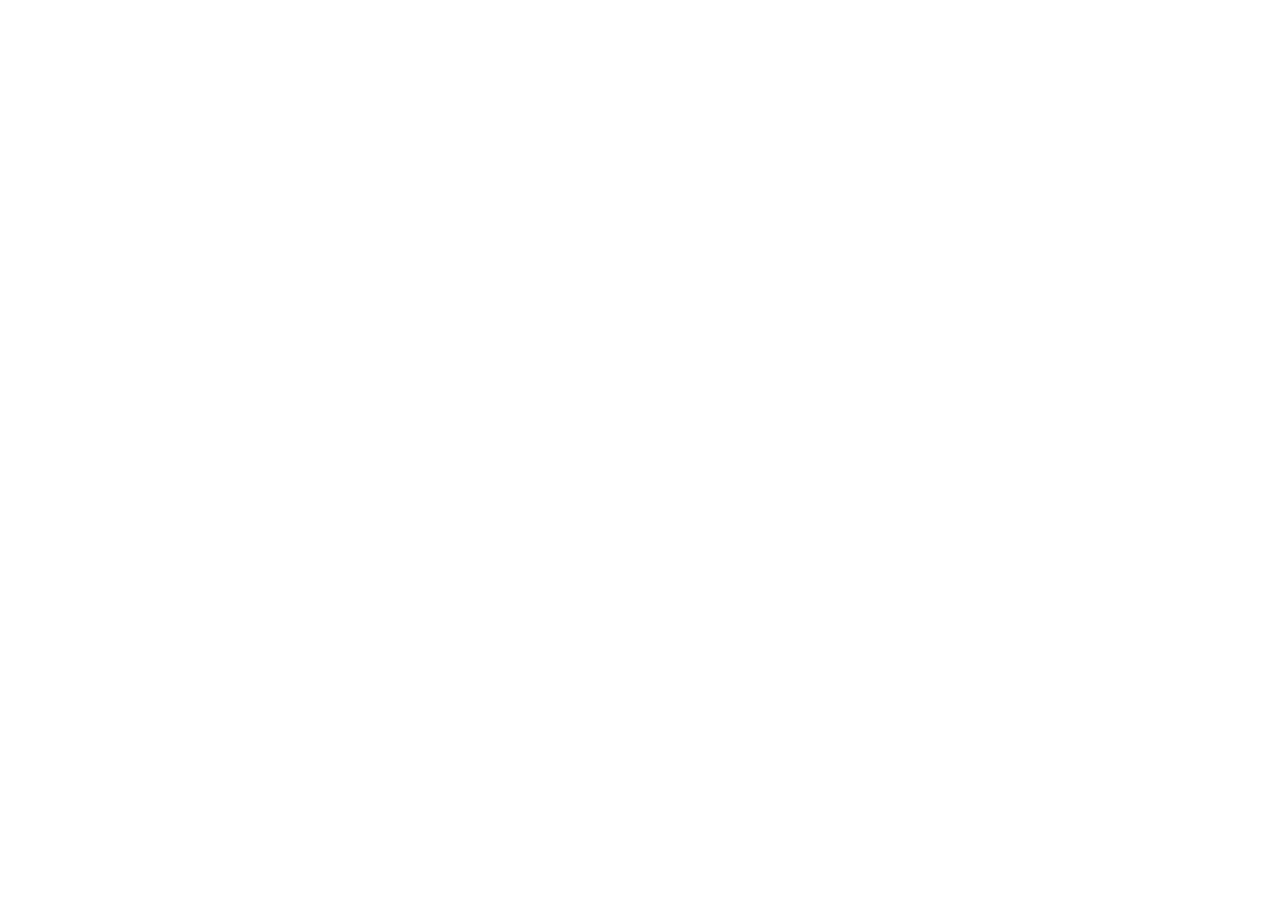
==== index.html @ 58cdb541 "modification" ====
<!DOCTYPE html>
<html lang="fr">
<head> 
<meta charset="UTF-8"> 
<meta name="viewport" content="width=device-width, initial-scale=1.0"> 
<title>AfriTalent — Accueil</title> 
<!-- Bootstrap 5 via CDN : feuille de style --> 
<link 
href="https://cdn.jsdelivr.net/npm/bootstrap@5.3.0/dist/css/bootstrap.min.css" 
rel="stylesheet"> 
<!-- Votre feuille de style personnelle --> 
<link rel="stylesheet" href="css/style.css">
</head>
<body> 
<!-- Le contenu de la page sera ajoute ici --> 
<!-- Bootstrap 5 via CDN : script JavaScript --> 
<script 
src="https://cdn.jsdelivr.net/npm/bootstrap@5.3.0/dist/js/bootstrap.bundle.min.js"
></script> 
<!-- Votre script JavaScript --> 
<script src="js/main.js"></script>
</body>
</html>
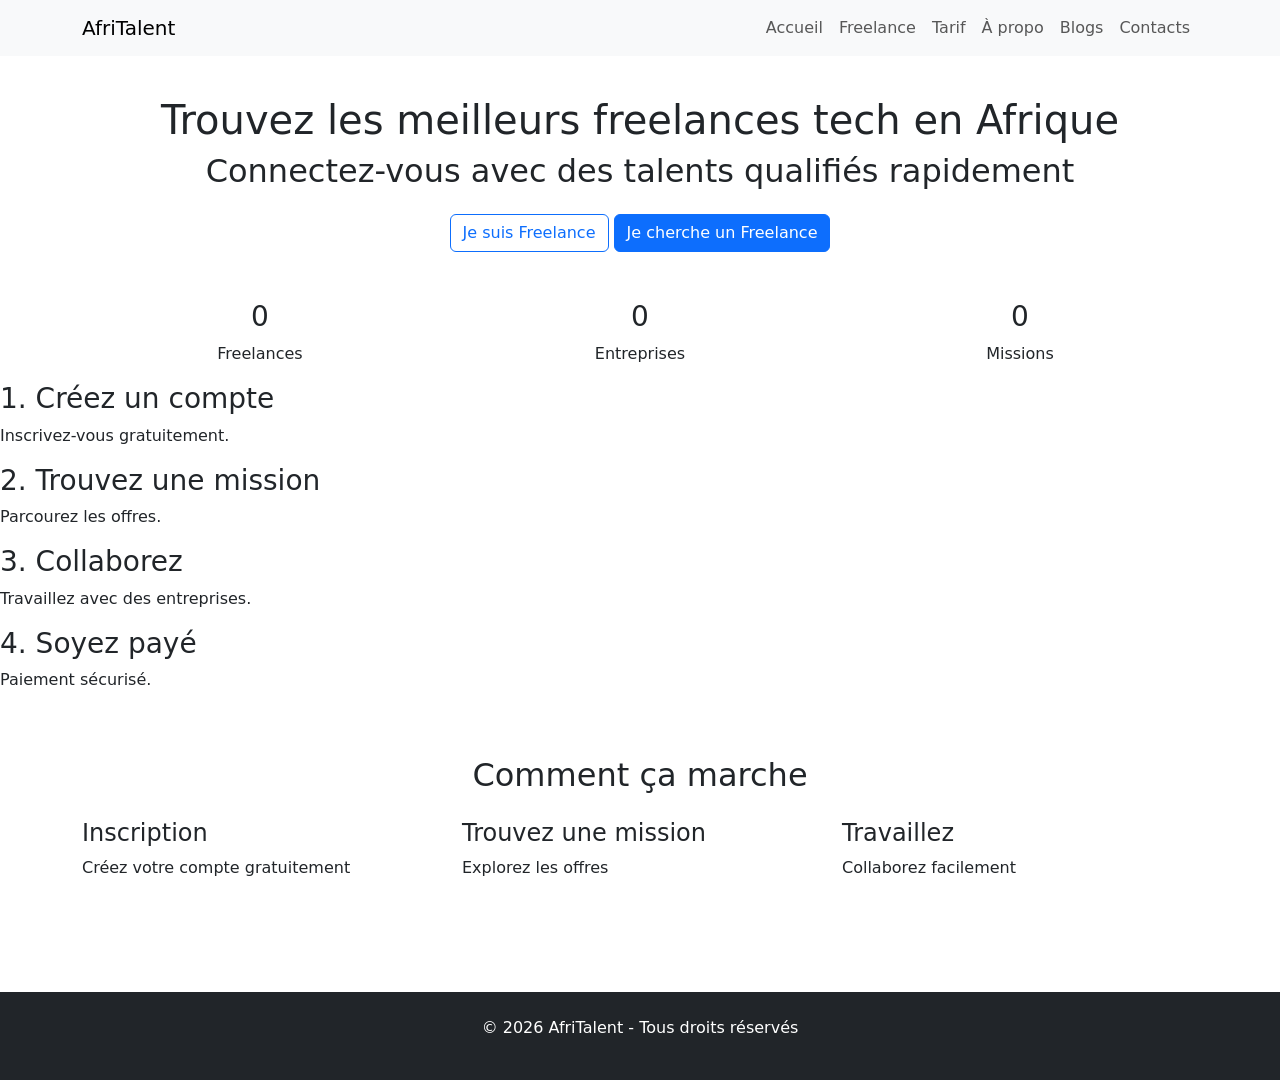
==== commit 046ca1ee: "Deuxieme commit" ====
--- a/index.html
+++ b/index.html
@@ -12,6 +12,128 @@
 <link rel="stylesheet" href="css/style.css">
 </head>
 <body> 
+     <!-- HEADER -->
+    <header>
+        <nav class="navbar navbar-expand-lg navbar-light bg-light fixed-top">
+            <div class="container">
+                <a class="navbar-brand" href="index.html">AfriTalent</a>
+
+                <button class="navbar-toggler" type="button" data-bs-toggle="collapse" data-bs-target="#menu">
+                    <span class="navbar-toggler-icon"></span>
+                </button>
+
+                <div class="collapse navbar-collapse" id="menu">
+                    <ul class="navbar-nav ms-auto">
+                        <li class="nav-item"><a class="nav-link" href="index.html">Accueil</a></li>
+                        <li class="nav-item"><a class="nav-link" href="freelances.html">Freelance</a></li>
+                        <li class="nav-item"><a class="nav-link" href="tarifs.html">Tarif</a></li>
+                        <li class="nav-item"><a class="nav-link" href="about.html">À propo</a></li>
+                        <li class="nav-item"><a class="nav-link" href="">Blogs</a></li>
+                        <li class="nav-item"><a class="nav-link" href="contact.html">Contacts</a></li>
+                    </ul>
+                </div>
+            </div>
+        </nav>
+    </header>
+
+ 
+    <!-- MAIN -->
+     <!-- MAIN -->
+<main class="mt-5 pt-5">
+
+<!-- HERO -->
+<section class="hero text-center">
+<div class="container">
+
+<h1>Trouvez les meilleurs freelances tech en Afrique</h1>
+<h2>Connectez-vous avec des talents qualifiés rapidement</h2>
+
+<div class="mt-4">
+<button class="btn btn-outline-primary">Je suis Freelance</button>
+<button class="btn btn-primary">Je cherche un Freelance</button>
+</div>
+
+<!-- Compteurs -->
+<div class="row mt-5">
+<div class="col">
+<h3 class="counter" data-target="2500">0</h3>
+<p>Freelances</p>
+</div>
+
+<div class="col">
+<h3 class="counter" data-target="800">0</h3>
+<p>Entreprises</p>
+</div>
+
+<div class="col">
+<h3 class="counter" data-target="12000">0</h3>
+<p>Missions</p>
+</div>
+</div>
+
+</div>
+</section>
+
+<!-- BENTO GRID -->
+<section class="bento-grid">
+<div class="bento-item">
+<h3>1. Créez un compte</h3>
+<p>Inscrivez-vous gratuitement.</p>
+</div>
+
+<div class="bento-item">
+<h3>2. Trouvez une mission</h3>
+<p>Parcourez les offres.</p>
+</div>
+
+<div class="bento-item">
+<h3>3. Collaborez</h3>
+<p>Travaillez avec des entreprises.</p>
+</div>
+
+<div class="bento-item">
+<h3>4. Soyez payé</h3>
+<p>Paiement sécurisé.</p>
+</div>
+</section>
+
+
+<!-- COMMENT ÇA MARCHE -->
+<section class="container py-5">
+<h2 class="text-center mb-4">Comment ça marche</h2>
+
+<div class="row">
+<div class="col-md-4">
+<h4>Inscription</h4>
+<p>Créez votre compte gratuitement</p>
+</div>
+
+<div class="col-md-4">
+<h4>Trouvez une mission</h4>
+<p>Explorez les offres</p>
+</div>
+
+<div class="col-md-4">
+<h4>Travaillez</h4>
+<p>Collaborez facilement</p>
+</div>
+</div>
+</section>
+
+</main>
+
+    <!-- FOOTER -->
+    <footer class="bg-dark text-white mt-5 p-4 text-center">
+        <p>© 2026 AfriTalent - Tous droits réservés</p>
+    </footer>
+
+    <!-- Bootstrap JS -->
+    <script src="https://cdn.jsdelivr.net/npm/bootstrap@5.3.0/dist/js/bootstrap.bundle.min.js"></script>
+
+
+  
+
+
 <!-- Le contenu de la page sera ajoute ici --> 
 <!-- Bootstrap 5 via CDN : script JavaScript --> 
 <script 
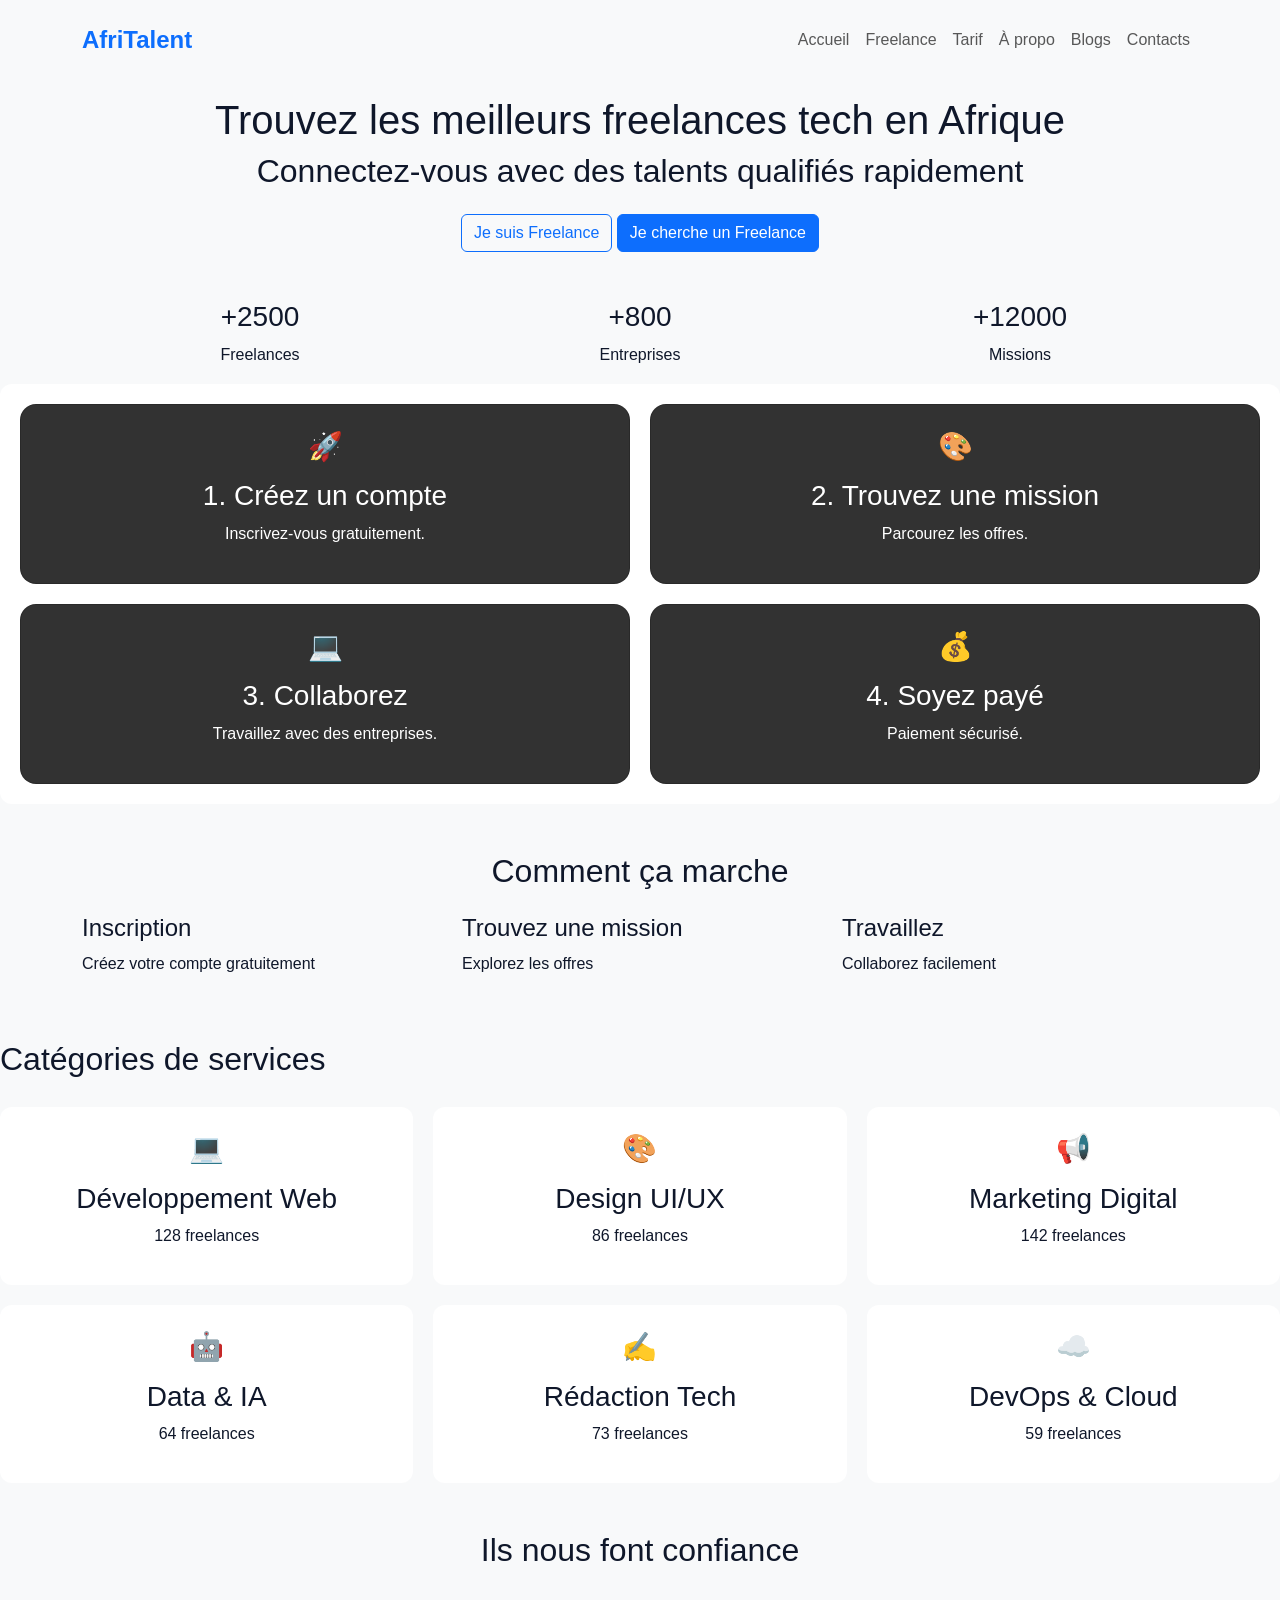
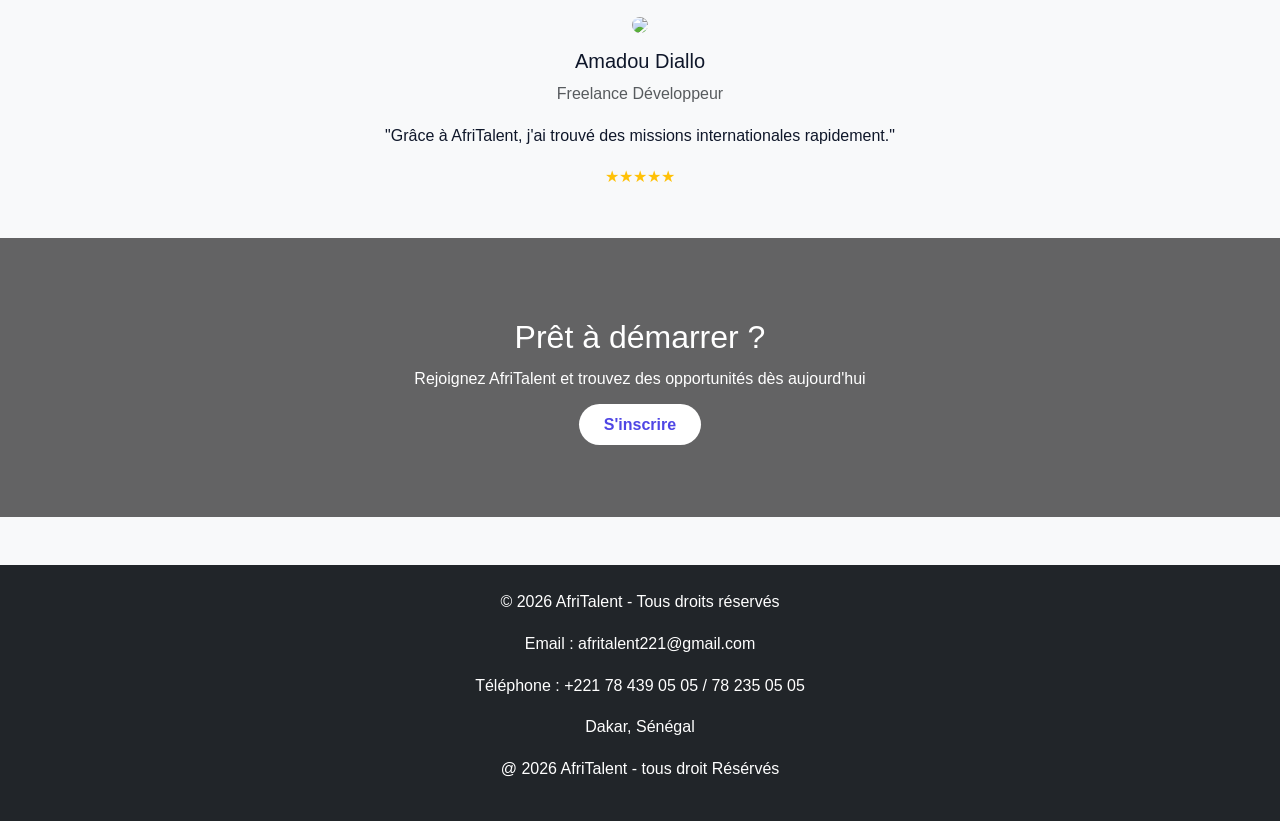
==== commit fe5c5f13: "CSS : Bento Grid, sections hero et catégories, effets hover" ====
--- a/index.html
+++ b/index.html
@@ -41,99 +41,217 @@
      <!-- MAIN -->
 <main class="mt-5 pt-5">
 
-<!-- HERO -->
-<section class="hero text-center">
-<div class="container">
-
-<h1>Trouvez les meilleurs freelances tech en Afrique</h1>
-<h2>Connectez-vous avec des talents qualifiés rapidement</h2>
-
-<div class="mt-4">
-<button class="btn btn-outline-primary">Je suis Freelance</button>
-<button class="btn btn-primary">Je cherche un Freelance</button>
-</div>
-
-<!-- Compteurs -->
-<div class="row mt-5">
-<div class="col">
-<h3 class="counter" data-target="2500">0</h3>
-<p>Freelances</p>
-</div>
-
-<div class="col">
-<h3 class="counter" data-target="800">0</h3>
-<p>Entreprises</p>
-</div>
-
-<div class="col">
-<h3 class="counter" data-target="12000">0</h3>
-<p>Missions</p>
-</div>
-</div>
-
-</div>
-</section>
-
-<!-- BENTO GRID -->
+            <!-- HERO -->
+            <section class="hero text-center">
+            <div class="container">
+
+            <h1>Trouvez les meilleurs freelances tech en Afrique</h1>
+            <h2>Connectez-vous avec des talents qualifiés rapidement</h2>
+
+            <div class="mt-4">
+            <button class="btn btn-outline-primary">Je suis Freelance</button>
+            <button class="btn btn-primary">Je cherche un Freelance</button>
+            </div>
+
+            <!-- Compteurs -->
+            <div class="row mt-5">
+            <div class="col">
+            <h3 class="counter" data-target="2500">+2500</h3>
+            <p>Freelances</p>
+            </div>
+
+            <div class="col">
+            <h3 class="counter" data-target="800">+800</h3>
+            <p>Entreprises</p>
+            </div>
+
+            <div class="col">
+            <h3 class="counter" data-target="12000">+12000</h3>
+            <p>Missions</p>
+            </div>
+            </div>
+
+            </div>
+            </section>
+
 <section class="bento-grid">
-<div class="bento-item">
-<h3>1. Créez un compte</h3>
-<p>Inscrivez-vous gratuitement.</p>
-</div>
-
-<div class="bento-item">
-<h3>2. Trouvez une mission</h3>
-<p>Parcourez les offres.</p>
-</div>
-
-<div class="bento-item">
-<h3>3. Collaborez</h3>
-<p>Travaillez avec des entreprises.</p>
-</div>
-
-<div class="bento-item">
-<h3>4. Soyez payé</h3>
-<p>Paiement sécurisé.</p>
-</div>
-</section>
-
+    
+                <div class="card card-1">
+                    
+                    <div class="icon">🚀</div>
+                    <h3>1. Créez un compte</h3>
+                    <p>Inscrivez-vous gratuitement.</p>
+                </div>
+
+                <div class="card card-2">
+                    <div class="icon">🎨</div>
+                    <h3>2. Trouvez une mission</h3>
+                    <p>Parcourez les offres.</p>
+                </div>
+
+                <div class="card card-3">
+                    <div class="icon">💻</div>
+                    <h3>3. Collaborez</h3>
+                    <p>Travaillez avec des entreprises.</p>
+                </div>
+
+                <div class="card card-4">
+                    <div class="icon">💰</div>
+                    <h3>4. Soyez payé</h3>
+                    <p>Paiement sécurisé.</p>
+                </div>
+
+                </section>
 
 <!-- COMMENT ÇA MARCHE -->
 <section class="container py-5">
 <h2 class="text-center mb-4">Comment ça marche</h2>
-
-<div class="row">
-<div class="col-md-4">
-<h4>Inscription</h4>
-<p>Créez votre compte gratuitement</p>
-</div>
-
-<div class="col-md-4">
-<h4>Trouvez une mission</h4>
-<p>Explorez les offres</p>
-</div>
-
-<div class="col-md-4">
-<h4>Travaillez</h4>
-<p>Collaborez facilement</p>
-</div>
-</div>
+         
+                        <div class="row">
+                            <div class="col-md-4">
+                            <h4>Inscription</h4>
+                            <p>Créez votre compte gratuitement</p>
+                        </div>
+
+                        <div class="col-md-4">
+                            <h4>Trouvez une mission</h4>
+                            <p>Explorez les offres</p>
+                        </div>
+
+                        <div class="col-md-4">
+                            <h4>Travaillez</h4>
+                            <p>Collaborez facilement</p>
+                        </div>
+                            </div>
+                            </section>
+                                        
+                            </main>
+
+                            <!-- Catégorie -->
+        <section class="categories">
+                <h2>Catégories de services</h2>
+                <div class="cards">
+
+                    <div class="card-services">
+                    <div class="icon">💻</div>
+                    <h3>Développement Web</h3>
+                    <p>128 freelances</p>
+                    </div>
+
+                    <div class="card-services">
+                    <div class="icon">🎨</div>
+                    <h3>Design UI/UX</h3>
+                    <p>86 freelances</p>
+                    </div>
+
+                    <div class="card-services">
+                    <div class="icon">📢</div>
+                    <h3>Marketing Digital</h3>
+                    <p>142 freelances</p>
+                    </div>
+
+                    <div class="card-services">
+                    <div class="icon">🤖</div>
+                    <h3>Data & IA</h3>
+                    <p>64 freelances</p>
+                    </div>
+
+                <div class="card-services">
+                        <div class="icon">✍️</div>
+                    <h3>Rédaction Tech</h3>
+                    <p>73 freelances</p>
+                    </div>
+
+                <div class="card-services">
+                    <div class="icon">☁️</div>
+                    <h3>DevOps & Cloud</h3>
+                    <p>59 freelances</p>
+                    </div>
+
+                </div>
 </section>
 
-</main>
+            <section class="container py-5">
+  <h2 class="text-center mb-5">Ils nous font confiance</h2>
+
+  <div id="carouselTemoignages" class="carousel slide" data-bs-ride="carousel">
+
+    <div class="carousel-inner">
+
+      <!-- Témoignage 1 -->
+      <div class="carousel-item active text-center">
+        <img src="https://randomuser.me/api/portraits/men/32.jpg" class="rounded-circle mb-3" width="80">
+        <h5>Amadou Diallo</h5>
+        <p class="text-muted">Freelance Développeur</p>
+
+        <p>"Grâce à AfriTalent, j'ai trouvé des missions internationales rapidement."</p>
+
+        <div class="stars text-warning">
+          ★★★★★
+        </div>
+      </div>
+
+      <!-- Témoignage 2 -->
+       
+      <div class="carousel-item text-center">
+        <img src="https://randomuser.me/api/portraits/women/44.jpg" class="rounded-circle mb-3" width="80">
+        <h5>Fatou Ndiaye</h5>
+        <p class="text-muted">CEO Startup</p>
+
+        <p>"Une plateforme simple et efficace pour recruter des talents qualifiés."</p>
+
+        <div class="stars text-warning">
+          ★★★★☆
+        </div>
+      </div>
+
+        <!-- Témoignage 3 -->
+      <div class="carousel-item text-center">
+        <img src="https://randomuser.me/api/portraits/men/65.jpg" class="rounded-circle mb-3" width="80">
+        <h5>Ibrahim Sow</h5>
+        <p class="text-muted">Designer UI/UX</p>
+
+        <p>"J'ai pu collaborer avec des entreprises sérieuses et développer mon réseau."</p>
+
+        <div class="stars text-warning">
+          ★★★★★
+        </div>
+      </div>
+
+    </div>
+
+   
+  </div>
+
+    
+</section>
+
+    
+
+            <section class="cta">
+  <div class="contenu">
+    <h2>Prêt à démarrer ?</h2>
+    <p>Rejoignez AfriTalent et trouvez des opportunités dès aujourd'hui</p>
+    <a href="#" class="btn-cta">S'inscrire</a>
+  </div>
+</section>
+
 
     <!-- FOOTER -->
     <footer class="bg-dark text-white mt-5 p-4 text-center">
         <p>© 2026 AfriTalent - Tous droits réservés</p>
-    </footer>
+        <div class="container footer-container">
+        	<P>Email : afritalent221@gmail.com</P>
+        	<P>Téléphone : +221 78 439 05 05 / 78 235 05 05</P>
+        	<P>Dakar, Sénégal</P>
+        	<P>@ 2026 AfriTalent - tous droit Résérvés</P>
+        </div>              
+        </footer>
 
     <!-- Bootstrap JS -->
     <script src="https://cdn.jsdelivr.net/npm/bootstrap@5.3.0/dist/js/bootstrap.bundle.min.js"></script>
 
-
-  
-
-
+    
 <!-- Le contenu de la page sera ajoute ici --> 
 <!-- Bootstrap 5 via CDN : script JavaScript --> 
 <script 
--- a/css/style.css
+++ b/css/style.css
@@ -0,0 +1,245 @@
+/* 1. Variables */
+:root {
+  --color-primary: #0d6efd;
+  --color-secondary: #6c757d;
+  --color-dark: #0f172a;
+  --color-light: #f8f9fa;
+  --color-accent: #22c55e;
+
+  --font-title: 'Poppins', sans-serif;
+  --font-body: 'Inter', sans-serif;
+
+  --spacing: 1rem;
+  --radius: 12px;
+  --transition: all 0.3s ease;
+}
+
+/* 2. Reset */
+* {
+     margin: 0;
+  padding: 0;
+  box-sizing: border-box;
+}
+
+/* 3. Base (body, textes) */
+body {
+     font-family: var(--font-body);
+  background-color: var(--color-light);
+  color: var(--color-dark);
+  line-height: 1.6;
+}
+
+h1, h2, h3 {
+  font-family: var(--font-title);
+}
+
+ /* 4. Navbar  */
+ .navbar {
+  transition: var(--transition);
+  padding: 1rem 2rem;
+}
+.navbar .navbar-brand {
+  font-size: 1.5rem;
+  font-weight: bold;
+  color: var(--color-primary);
+}
+
+/* Section avec image de fond */
+.cta {
+  background-image: url('https://images.unsplash.com/photo-1521737604893-d14cc237f11d');
+  background-size: cover;
+  background-position: center;
+  padding: 80px 20px;
+  position: relative;
+  text-align: center;
+  color: white;
+}
+
+/* Overlay sombre pour lire le texte */
+.cta::before {
+  content: "";
+  position: absolute;
+  top: 0;
+  left: 0;
+  width: 100%;
+  height: 100%;
+  background: rgba(0,0,0,0.6);
+}
+
+/* Contenu au-dessus de l’overlay */
+.contenu {
+  position: relative;
+  z-index: 1;
+}
+
+/* Titre */
+.cta h2 {
+  font-size: 2rem;
+  margin-bottom: 10px;
+}
+
+/* Texte */
+.cta p {
+  margin-bottom: 20px;
+}
+
+/* Bouton */
+.btn-cta {
+  background: white;
+  color: #4f46e5;
+  padding: 12px 25px;
+  text-decoration: none;
+  border-radius: 30px;
+  font-weight: bold;
+  transition: 0.3s;
+}
+
+/* Effet au survol */
+.btn-cta:hover {
+  background: #4f46e5;
+  color: white;
+}
+
+ .card:hover {
+  box-shadow: 
+    0 0 10px rgba(0,255,255,0.5),
+    0 0 20px rgba(0,255,255,0.4),
+    0 0 40px rgba(0,255,255,0.3);
+}
+  
+/* Bento Grid */
+
+
+.bento-grid {
+  display: grid;
+  grid-template-columns: repeat(4, 1fr);
+  grid-auto-rows: 180px;
+  gap: 20px;
+  padding: 40px;
+  text-align: center;
+  padding: 20px;
+  background: white;
+  border-radius: 12px;
+  flex: 1 1 30%;     
+  gap: 20px;
+  flex-wrap: wrap;   
+}
+
+.bento-grid-1 {
+  display: grid;
+  grid-template-columns: repeat(6, 1fr);
+  grid-auto-rows: 180px;
+  gap: 20px;
+  padding: 40px;
+  text-align: center;
+  padding: 20px;
+  background: white;
+  border-radius: 12px;
+  flex: 1 1 30%;     
+  gap: 20px;
+  flex-wrap: wrap;   
+}
+
+/* Base card */
+.card {
+  background: #323232;
+  color: rgb(255, 255, 255);
+  border-radius: 16px;
+  padding: 20px;
+  position: relative;
+  overflow: hidden;
+  display: flex;
+  flex-direction: column;
+  justify-content: center;
+  
+}
+
+
+/* Icon */
+.icon {
+  font-size: 28px;
+  margin-bottom: 10px;
+}
+
+/* --- Bento layout (asymétrie) --- */
+.card-1 {
+  grid-column: span 2;
+}
+
+.card-2 {
+  grid-column: span 2;
+}
+
+.card-3 {
+  grid-column: span 2;
+}
+
+.card-4 {
+  grid-column: span 2;
+}
+.card-5{
+  grid-column: span 2;
+  background:#323232;
+  color: white;
+  border-radius:16px;
+  padding: 20px;
+  
+}
+  
+
+.card-6{
+  grid-column: span 2;
+  background:#323232;
+  color: white;
+  border-radius:16px;
+  padding: 20px;
+}
+
+.card-5:hover{
+  box-shadow: 
+    0 0 10px rgba(0,255,255,0.5),
+    0 0 20px rgba(0,255,255,0.4),
+    0 0 40px rgba(0,255,255,0.3);
+}
+.card-6:hover{
+  box-shadow: 
+    0 0 10px rgba(0,255,255,0.5),
+    0 0 20px rgba(0,255,255,0.4),
+    0 0 40px rgba(0,255,255,0.3);
+}
+
+
+
+.card-services:hover {
+ transform: translateY(-5px); /* effet de levée */
+  box-shadow: 0 15px 30px rgba(18, 2, 2, 0.4);
+  
+}
+.card-services {
+  text-align: center;
+  padding: 20px;
+  background: white;
+  border-radius: 12px;
+
+  flex: 1 1 30%;           
+}
+.categories{
+   display: flex;
+  gap: 20px;
+  flex-wrap: wrap;
+}
+.cards{
+  display: flex;           
+  gap: 20px;
+  flex-wrap: wrap;
+}
+
+
+button {
+  background-color: gray;
+  color: white;
+}
+
+button:hover {
+  background-color: blue;
+}
